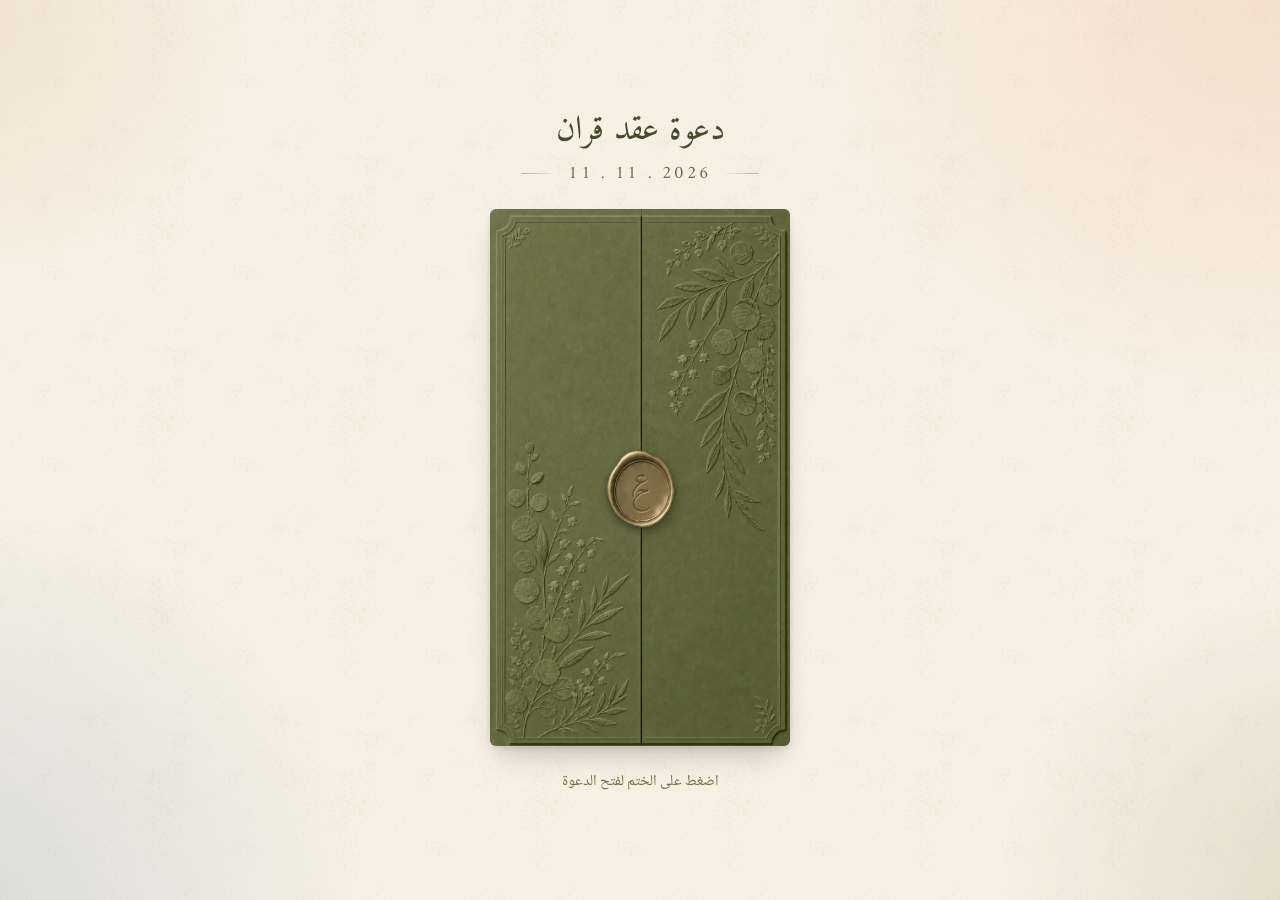
==== index.html @ 01961db1 "نشر: 40d44ae" ====
<!doctype html><html lang="ar" dir="rtl"><head><meta charset="utf-8"><meta name="robots" content="noindex, nofollow"><meta http-equiv="refresh" content="0; url=./front/"><link rel="canonical" href="./front/"><title>دعوة عقد قران · 11 / 11 — عمر وحبيبة</title></head><body><a href="./front/">دعوة عقد قران · 11 / 11 — عمر وحبيبة</a></body></html>
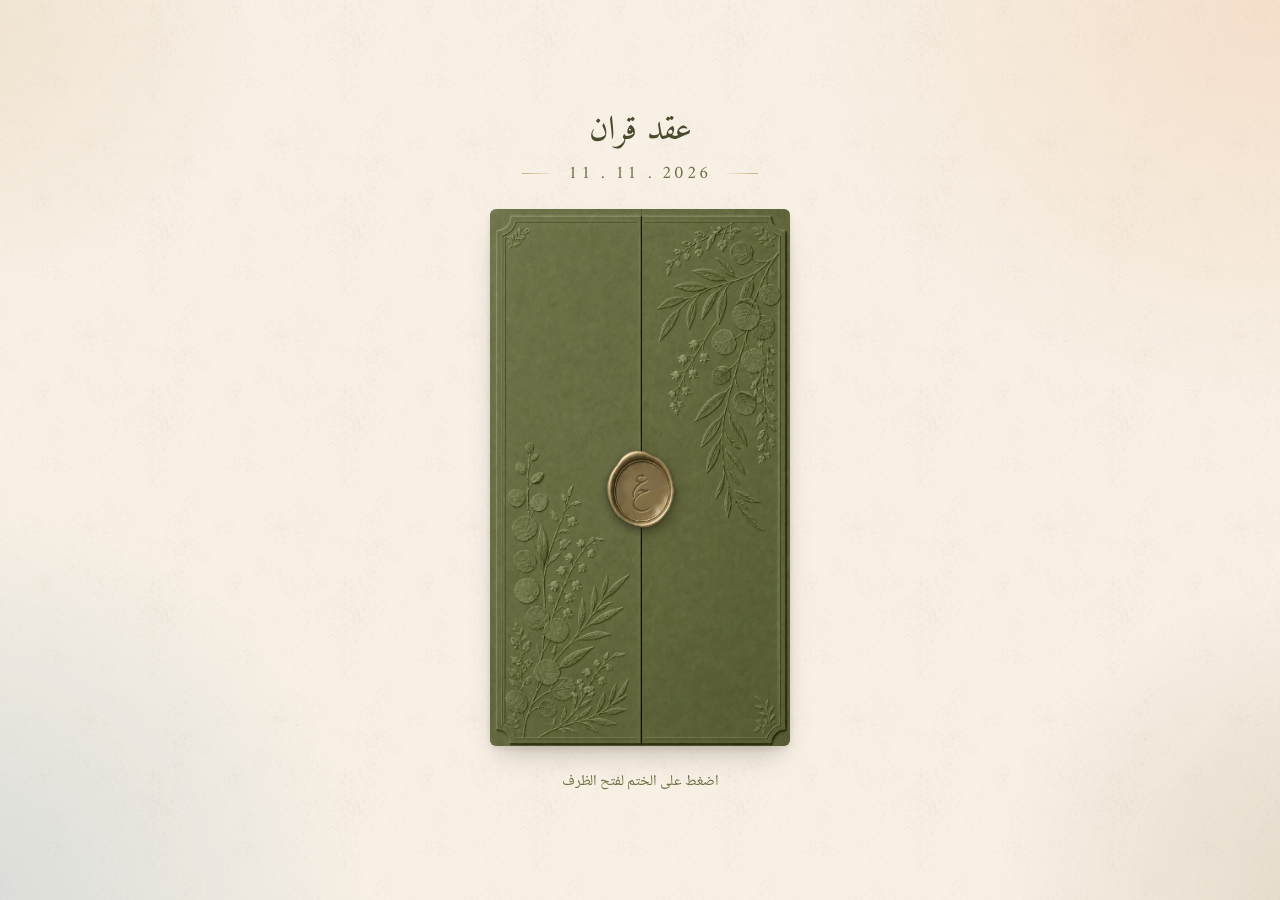
==== commit 5034f809: "نشر: 51de967" ====
--- a/index.html
+++ b/index.html
@@ -1 +1 @@
-<!doctype html><html lang="ar" dir="rtl"><head><meta charset="utf-8"><meta name="robots" content="noindex, nofollow"><meta http-equiv="refresh" content="0; url=./front/"><link rel="canonical" href="./front/"><title>دعوة عقد قران · 11 / 11 — عمر وحبيبة</title></head><body><a href="./front/">دعوة عقد قران · 11 / 11 — عمر وحبيبة</a></body></html>
+<!doctype html><html lang="ar" dir="rtl"><head><meta charset="utf-8"><meta name="robots" content="noindex, nofollow"><meta http-equiv="refresh" content="0; url=./front/"><link rel="canonical" href="./front/"><title>عقد قران عمر وحبيبة · 11 / 11</title></head><body><a href="./front/">عقد قران عمر وحبيبة · 11 / 11</a></body></html>
